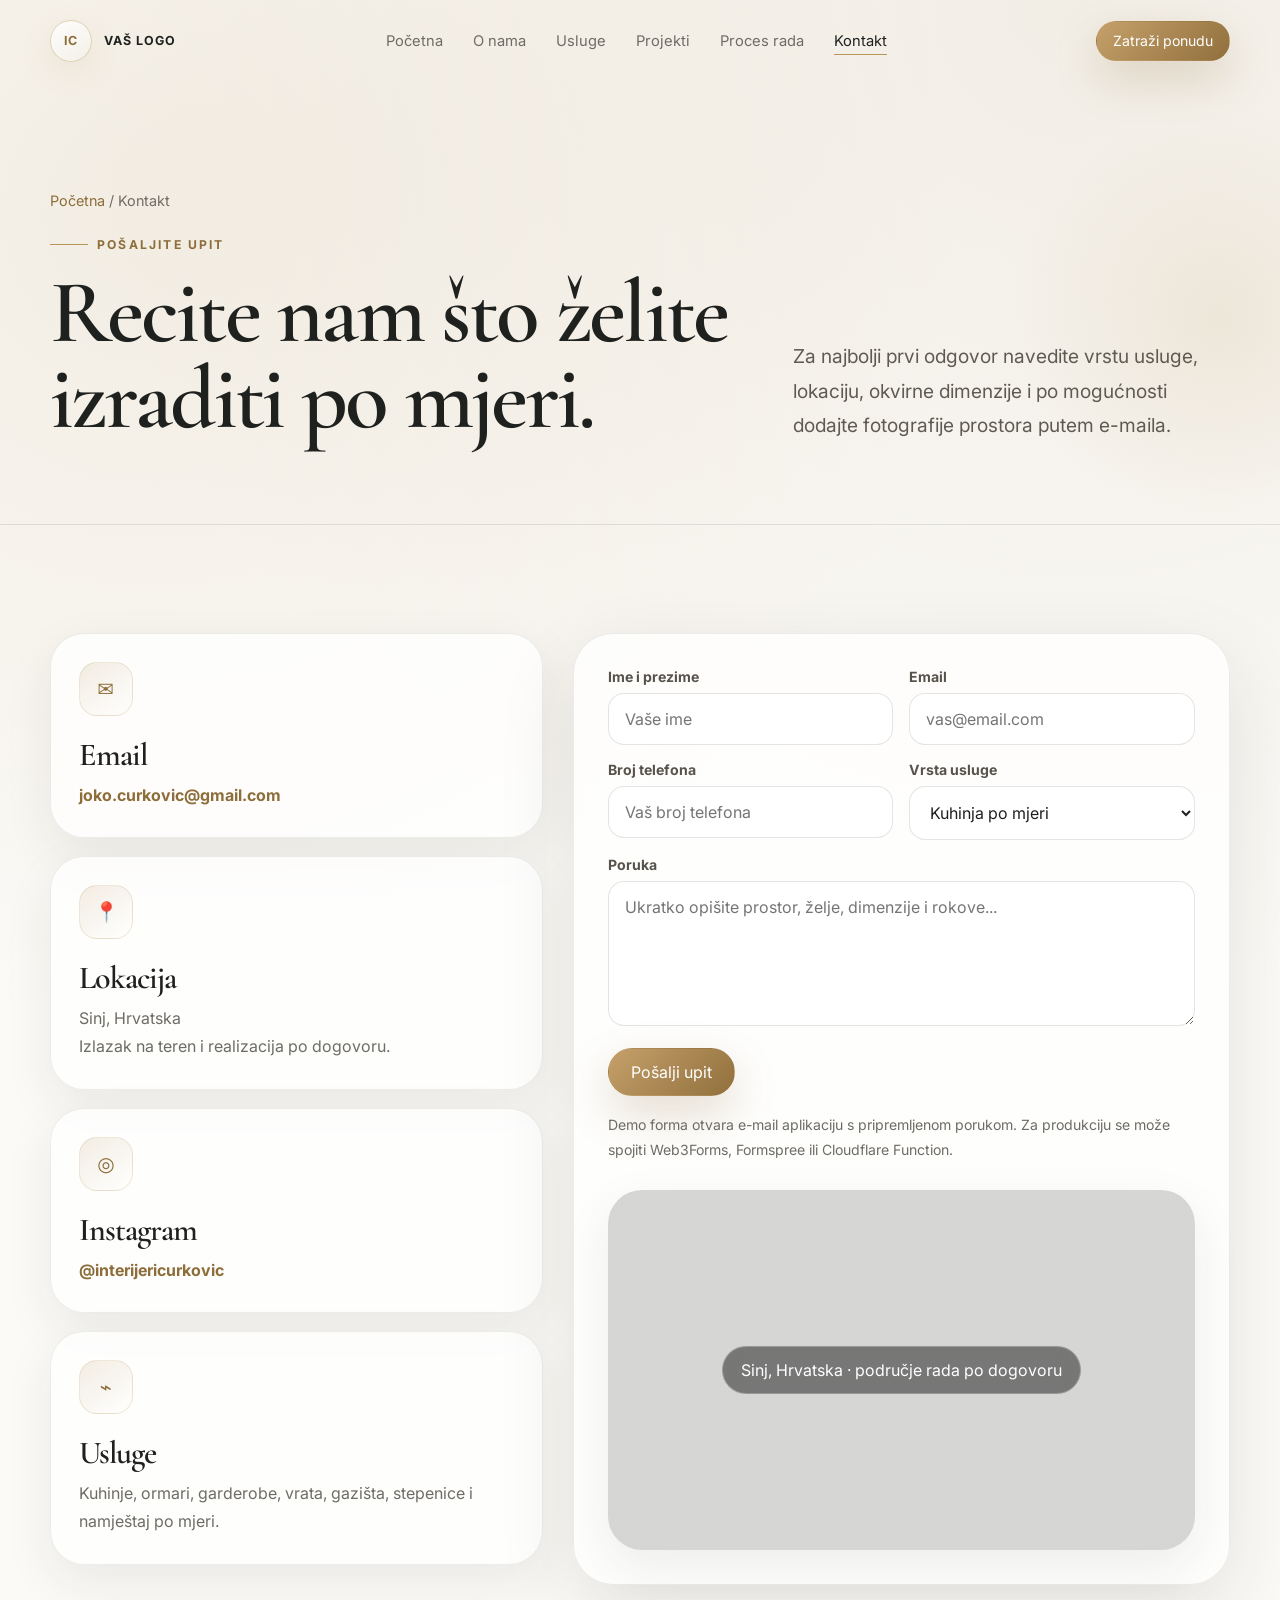
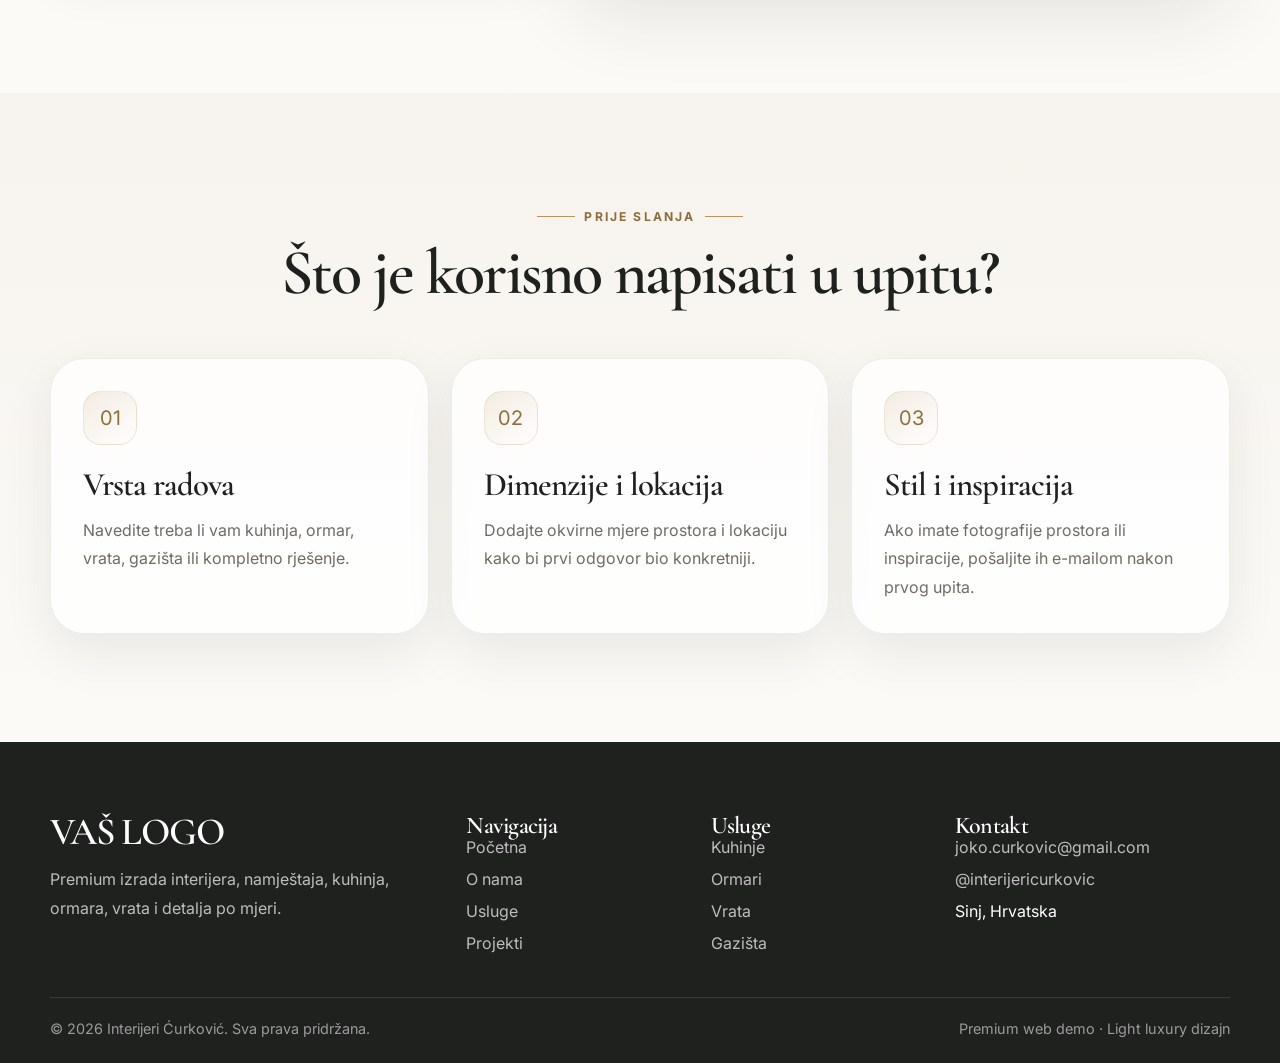
==== kontakt.html @ 6cfb398f "1" ====
<!DOCTYPE html>
<html lang="hr">
<head>
  <meta charset="UTF-8" />
  <meta name="viewport" content="width=device-width, initial-scale=1.0" />
  <title>Kontakt | Interijeri Ćurković</title>
  <meta name="description" content="Kontaktirajte Interijeri Ćurković za kuhinje, ormare, vrata, gazišta i namještaj po mjeri." />
  <link rel="preconnect" href="https://fonts.googleapis.com">
  <link rel="preconnect" href="https://fonts.gstatic.com" crossorigin>
  <link href="https://fonts.googleapis.com/css2?family=Cormorant+Garamond:wght@500;600;700&family=Inter:wght@400;500;600;700;800&display=swap" rel="stylesheet">
  <link rel="stylesheet" href="styles.css" />
</head>
<body>
  <div class="preloader"><div class="preloader-mark"></div></div>
  <header class="navbar"><div class="nav-inner"><a href="index.html" class="logo"><span class="logo-mark">IC</span><span>VAŠ LOGO</span></a><nav class="nav-links"><a href="index.html">Početna</a><a href="o-nama.html">O nama</a><a href="usluge.html">Usluge</a><a href="projekti.html">Projekti</a><a href="proces.html">Proces rada</a><a href="kontakt.html">Kontakt</a></nav><div class="nav-cta"><a href="kontakt.html" class="btn small primary">Zatraži ponudu</a><button class="menu-toggle" aria-label="Otvori izbornik"><span></span><span></span><span></span></button></div></div></header>

  <main>
    <section class="page-hero">
      <div class="container page-hero-grid">
        <div class="reveal">
          <div class="breadcrumb"><a href="index.html">Početna</a> / Kontakt</div>
          <span class="eyebrow">Pošaljite upit</span>
          <h1>Recite nam što želite izraditi po mjeri.</h1>
        </div>
        <p class="lead reveal delay-1">Za najbolji prvi odgovor navedite vrstu usluge, lokaciju, okvirne dimenzije i po mogućnosti dodajte fotografije prostora putem e-maila.</p>
      </div>
    </section>

    <section class="section">
      <div class="container contact-layout">
        <aside class="contact-stack reveal">
          <div class="contact-card"><div class="icon-chip">✉</div><h3>Email</h3><p><a href="mailto:joko.curkovic@gmail.com">joko.curkovic@gmail.com</a></p></div>
          <div class="contact-card"><div class="icon-chip">📍</div><h3>Lokacija</h3><p>Sinj, Hrvatska<br>Izlazak na teren i realizacija po dogovoru.</p></div>
          <div class="contact-card"><div class="icon-chip">◎</div><h3>Instagram</h3><p><a href="https://www.instagram.com/interijericurkovic/" target="_blank" rel="noreferrer">@interijericurkovic</a></p></div>
          <div class="contact-card"><div class="icon-chip">⌁</div><h3>Usluge</h3><p>Kuhinje, ormari, garderobe, vrata, gazišta, stepenice i namještaj po mjeri.</p></div>
        </aside>

        <div class="form-panel reveal delay-1">
          <form class="inquiry-form">
            <div class="form-grid">
              <div class="form-field"><label for="name">Ime i prezime</label><input id="name" name="name" type="text" placeholder="Vaše ime" required></div>
              <div class="form-field"><label for="email">Email</label><input id="email" name="email" type="email" placeholder="vas@email.com" required></div>
              <div class="form-field"><label for="phone">Broj telefona</label><input id="phone" name="phone" type="tel" placeholder="Vaš broj telefona"></div>
              <div class="form-field"><label for="service">Vrsta usluge</label><select id="service" name="service"><option value="Kuhinja po mjeri">Kuhinja po mjeri</option><option value="Ugradbeni ormar / garderoba">Ugradbeni ormar / garderoba</option><option value="Vrata po mjeri">Vrata po mjeri</option><option value="Gazišta / stepenice">Gazišta / stepenice</option><option value="Namještaj po mjeri">Namještaj po mjeri</option><option value="Kompletno interijersko rješenje">Kompletno interijersko rješenje</option></select></div>
              <div class="form-field full"><label for="message">Poruka</label><textarea id="message" name="message" placeholder="Ukratko opišite prostor, želje, dimenzije i rokove..." required></textarea></div>
            </div>
            <button class="btn primary" type="submit" style="margin-top:18px">Pošalji upit</button>
            <p class="form-note">Demo forma otvara e-mail aplikaciju s pripremljenom porukom. Za produkciju se može spojiti Web3Forms, Formspree ili Cloudflare Function.</p>
            <p class="form-message">Hvala! Otvara se e-mail aplikacija s pripremljenim upitom.</p>
          </form>
          <div class="map-placeholder"><span>Sinj, Hrvatska · područje rada po dogovoru</span></div>
        </div>
      </div>
    </section>

    <section class="section alt">
      <div class="container">
        <div class="section-head center reveal"><span class="eyebrow">Prije slanja</span><h2>Što je korisno napisati u upitu?</h2></div>
        <div class="grid-3">
          <article class="value-card reveal"><div class="icon-chip">01</div><h3>Vrsta radova</h3><p>Navedite treba li vam kuhinja, ormar, vrata, gazišta ili kompletno rješenje.</p></article>
          <article class="value-card reveal delay-1"><div class="icon-chip">02</div><h3>Dimenzije i lokacija</h3><p>Dodajte okvirne mjere prostora i lokaciju kako bi prvi odgovor bio konkretniji.</p></article>
          <article class="value-card reveal delay-2"><div class="icon-chip">03</div><h3>Stil i inspiracija</h3><p>Ako imate fotografije prostora ili inspiracije, pošaljite ih e-mailom nakon prvog upita.</p></article>
        </div>
      </div>
    </section>
  </main>

  <footer class="footer"><div class="container"><div class="footer-grid"><div><h3>VAŠ LOGO</h3><p>Premium izrada interijera, namještaja, kuhinja, ormara, vrata i detalja po mjeri.</p></div><div><h4>Navigacija</h4><div class="footer-links"><a href="index.html">Početna</a><a href="o-nama.html">O nama</a><a href="usluge.html">Usluge</a><a href="projekti.html">Projekti</a></div></div><div><h4>Usluge</h4><div class="footer-links"><a href="usluge.html">Kuhinje</a><a href="usluge.html">Ormari</a><a href="usluge.html">Vrata</a><a href="usluge.html">Gazišta</a></div></div><div><h4>Kontakt</h4><div class="footer-links"><a href="mailto:joko.curkovic@gmail.com">joko.curkovic@gmail.com</a><a href="https://www.instagram.com/interijericurkovic/" target="_blank" rel="noreferrer">@interijericurkovic</a><span>Sinj, Hrvatska</span></div></div></div><div class="footer-bottom"><span>© 2026 Interijeri Ćurković. Sva prava pridržana.</span><span>Premium web demo · Light luxury dizajn</span></div></div></footer>
  <script src="script.js"></script>
</body>
</html>
---- styles.css ----
:root {
  --bg: #fbfaf7;
  --bg-soft: #f4efe8;
  --card: rgba(255,255,255,0.78);
  --card-solid: #ffffff;
  --text: #1f211f;
  --muted: #6f6c66;
  --line: rgba(31, 33, 31, 0.11);
  --accent: #b9955b;
  --accent-dark: #8d6d39;
  --wood: #b98352;
  --shadow: 0 28px 80px rgba(40, 35, 25, 0.11);
  --shadow-soft: 0 18px 50px rgba(40, 35, 25, 0.08);
  --radius-lg: 34px;
  --radius-md: 22px;
  --radius-sm: 14px;
  --max: 1180px;
  --nav-height: 82px;
}

* { box-sizing: border-box; }
html { scroll-behavior: smooth; }
body {
  margin: 0;
  font-family: 'Inter', system-ui, -apple-system, BlinkMacSystemFont, 'Segoe UI', sans-serif;
  color: var(--text);
  background:
    radial-gradient(circle at 12% 8%, rgba(185,149,91,0.13), transparent 30%),
    radial-gradient(circle at 84% 0%, rgba(197,178,145,0.17), transparent 35%),
    var(--bg);
  overflow-x: hidden;
}
body.menu-open { overflow: hidden; }

a { color: inherit; text-decoration: none; }
img { max-width: 100%; display: block; }
button, input, textarea, select { font: inherit; }
::selection { background: rgba(185,149,91,0.28); }

.preloader {
  position: fixed;
  inset: 0;
  z-index: 9999;
  display: grid;
  place-items: center;
  background: var(--bg);
  transition: opacity .75s ease, visibility .75s ease;
}
.preloader.hidden { opacity: 0; visibility: hidden; }
.preloader-mark {
  width: 72px;
  height: 72px;
  border: 1px solid var(--line);
  border-top-color: var(--accent);
  border-radius: 50%;
  animation: spin 1.1s linear infinite;
}
@keyframes spin { to { transform: rotate(360deg); } }

.navbar {
  position: fixed;
  top: 0;
  left: 0;
  right: 0;
  z-index: 1000;
  height: var(--nav-height);
  display: flex;
  align-items: center;
  transition: background .35s ease, box-shadow .35s ease, height .35s ease, border-color .35s ease;
  border-bottom: 1px solid transparent;
}
.navbar.scrolled {
  height: 70px;
  background: rgba(251,250,247,0.86);
  backdrop-filter: blur(22px);
  border-color: var(--line);
  box-shadow: 0 12px 30px rgba(30, 24, 15, .05);
}
.nav-inner {
  width: min(var(--max), calc(100% - 40px));
  margin: 0 auto;
  display: flex;
  align-items: center;
  justify-content: space-between;
  gap: 24px;
}
.logo {
  display: flex;
  align-items: center;
  gap: 12px;
  font-weight: 700;
  letter-spacing: .08em;
  text-transform: uppercase;
  font-size: .78rem;
}
.logo-mark {
  width: 42px;
  height: 42px;
  display: grid;
  place-items: center;
  border: 1px solid rgba(185,149,91,.38);
  border-radius: 50%;
  background: linear-gradient(145deg, rgba(255,255,255,.85), rgba(244,239,232,.5));
  box-shadow: 0 10px 30px rgba(185,149,91,.13);
  color: var(--accent-dark);
}
.nav-links {
  display: flex;
  align-items: center;
  gap: 4px;
}
.nav-links a {
  position: relative;
  padding: 12px 13px;
  color: var(--muted);
  font-size: .92rem;
  transition: color .25s ease;
}
.nav-links a::after {
  content: '';
  position: absolute;
  left: 13px;
  right: 13px;
  bottom: 7px;
  height: 1px;
  background: var(--accent);
  transform: scaleX(0);
  transform-origin: left;
  transition: transform .3s ease;
}
.nav-links a:hover,
.nav-links a.active { color: var(--text); }
.nav-links a:hover::after,
.nav-links a.active::after { transform: scaleX(1); }
.nav-cta { display: flex; align-items: center; gap: 12px; }
.menu-toggle {
  display: none;
  border: 0;
  background: transparent;
  width: 44px;
  height: 44px;
  padding: 0;
  cursor: pointer;
}
.menu-toggle span {
  display: block;
  width: 24px;
  height: 1px;
  background: var(--text);
  margin: 6px auto;
  transition: transform .35s ease, opacity .35s ease;
}
.menu-open .menu-toggle span:nth-child(1) { transform: translateY(7px) rotate(45deg); }
.menu-open .menu-toggle span:nth-child(2) { opacity: 0; }
.menu-open .menu-toggle span:nth-child(3) { transform: translateY(-7px) rotate(-45deg); }

.btn {
  display: inline-flex;
  align-items: center;
  justify-content: center;
  gap: 10px;
  min-height: 48px;
  padding: 0 22px;
  border-radius: 999px;
  border: 1px solid rgba(185,149,91,.36);
  background: rgba(255,255,255,.6);
  color: var(--text);
  cursor: pointer;
  transition: transform .25s ease, box-shadow .25s ease, background .25s ease, border-color .25s ease;
  white-space: nowrap;
}
.btn:hover { transform: translateY(-2px); box-shadow: var(--shadow-soft); }
.btn.primary {
  color: #fff;
  background: linear-gradient(135deg, #c5a06a, #91703d);
  border-color: transparent;
  box-shadow: 0 18px 45px rgba(145,112,61,.24);
}
.btn.primary:hover { box-shadow: 0 22px 55px rgba(145,112,61,.30); }
.btn.ghost { background: transparent; }
.btn.small { min-height: 40px; padding: 0 16px; font-size: .88rem; }

main { padding-top: var(--nav-height); }
.container { width: min(var(--max), calc(100% - 40px)); margin: 0 auto; }
.section { padding: 108px 0; position: relative; }
.section.tight { padding: 70px 0; }
.section.alt {
  background: linear-gradient(180deg, rgba(244,239,232,.62), rgba(255,255,255,.0));
}
.eyebrow {
  display: inline-flex;
  align-items: center;
  gap: 9px;
  color: var(--accent-dark);
  font-weight: 700;
  font-size: .76rem;
  letter-spacing: .18em;
  text-transform: uppercase;
  margin-bottom: 18px;
}
.eyebrow::before {
  content: '';
  width: 38px;
  height: 1px;
  background: var(--accent);
}
h1, h2, h3, h4 {
  margin: 0;
  font-family: 'Cormorant Garamond', Georgia, serif;
  color: var(--text);
  font-weight: 600;
  line-height: .96;
  letter-spacing: -.03em;
}
h1 { font-size: clamp(3.8rem, 8vw, 8.9rem); }
h2 { font-size: clamp(2.55rem, 5vw, 5.45rem); }
h3 { font-size: clamp(1.7rem, 2.8vw, 2.55rem); }
h4 { font-size: 1.5rem; }
p { color: var(--muted); line-height: 1.78; margin: 0; }
.lead { font-size: clamp(1.04rem, 1.5vw, 1.24rem); color: #5f5a52; }
.section-head {
  display: grid;
  grid-template-columns: minmax(0, 1.05fr) minmax(280px, .7fr);
  gap: 48px;
  align-items: end;
  margin-bottom: 54px;
}
.section-head.center { display: block; text-align: center; max-width: 760px; margin: 0 auto 54px; }
.section-head.center .eyebrow { justify-content: center; }
.section-head.center .eyebrow::after { content:''; width:38px; height:1px; background:var(--accent); }

.hero {
  position: relative;
  min-height: calc(100vh - var(--nav-height));
  padding: 70px 0 72px;
  display: grid;
  align-items: center;
  overflow: hidden;
}
.hero::before {
  content: '';
  position: absolute;
  inset: 0;
  background: linear-gradient(90deg, rgba(251,250,247,.92) 0%, rgba(251,250,247,.78) 45%, rgba(251,250,247,.25) 100%);
  z-index: 1;
  pointer-events: none;
}
.hero-bg {
  position: absolute;
  inset: 0 0 0 42%;
  background-image: var(--hero-img);
  background-size: cover;
  background-position: center;
  transform: scale(1.04);
  filter: saturate(.92) contrast(1.02);
}
.hero-bg::after {
  content:'';
  position:absolute;
  inset:0;
  background: linear-gradient(180deg, rgba(251,250,247,.15), rgba(251,250,247,.62));
}
.hero-grid {
  position: relative;
  z-index: 2;
  display: grid;
  grid-template-columns: minmax(0, .92fr) minmax(320px, .7fr);
  gap: 56px;
  align-items: center;
}
.hero-content { max-width: 740px; }
.hero-content h1 span { color: var(--accent-dark); }
.hero-content .lead { max-width: 650px; margin-top: 26px; }
.hero-actions { display: flex; gap: 14px; flex-wrap: wrap; margin-top: 36px; }
.hero-note {
  display: flex;
  align-items: center;
  gap: 18px;
  margin-top: 48px;
  max-width: 620px;
}
.hero-note .line { width: 72px; height: 1px; background: var(--accent); }
.hero-note p { font-size: .92rem; }
.hero-card {
  align-self: end;
  justify-self: end;
  width: min(380px, 100%);
  min-height: 450px;
  padding: 22px;
  border-radius: var(--radius-lg);
  background: rgba(255,255,255,.66);
  backdrop-filter: blur(18px);
  border: 1px solid rgba(255,255,255,.7);
  box-shadow: var(--shadow);
}
.hero-card-img {
  height: 295px;
  border-radius: 26px;
  background-image: url('https://images.unsplash.com/photo-1618221195710-dd6b41faaea6?auto=format&fit=crop&w=900&q=80');
  background-size: cover;
  background-position: center;
  margin-bottom: 20px;
  overflow: hidden;
}
.hero-card-row { display:flex; justify-content:space-between; gap: 18px; align-items:flex-end; }
.hero-card strong { display:block; font-family:'Cormorant Garamond', Georgia, serif; font-size:1.8rem; line-height:1; }
.hero-card span { display:block; color:var(--muted); margin-top:8px; font-size:.9rem; }
.hero-card .badge { border: 1px solid var(--line); border-radius: 999px; padding: 9px 12px; color: var(--accent-dark); font-size: .82rem; background:rgba(255,255,255,.6); }
.scroll-indicator {
  position: absolute;
  z-index: 3;
  right: min(44px, 4vw);
  bottom: 44px;
  writing-mode: vertical-rl;
  color: var(--muted);
  font-size: .74rem;
  letter-spacing: .16em;
  text-transform: uppercase;
  display: flex;
  align-items: center;
  gap: 14px;
}
.scroll-indicator::after { content:''; width:1px; height:54px; background: var(--accent); }

.page-hero {
  padding: 110px 0 82px;
  border-bottom: 1px solid var(--line);
  position: relative;
  overflow: hidden;
}
.page-hero::after {
  content:'';
  position:absolute;
  right:-160px; top: 18px;
  width: 440px; height: 440px;
  border-radius: 50%;
  background: radial-gradient(circle, rgba(185,149,91,.13), transparent 68%);
}
.page-hero-grid {
  display:grid;
  grid-template-columns: minmax(0, .9fr) minmax(300px, .58fr);
  gap: 64px;
  align-items:end;
  position:relative;
  z-index:1;
}
.page-hero h1 { font-size: clamp(3.4rem, 7vw, 7.8rem); }
.page-hero p { margin-top: 28px; }
.breadcrumb { color: var(--muted); font-size: .9rem; margin-bottom: 20px; }
.breadcrumb a { color: var(--accent-dark); }

.stats-grid {
  display:grid;
  grid-template-columns: repeat(4, 1fr);
  gap: 18px;
}
.stat-card {
  padding: 28px;
  border-radius: var(--radius-md);
  background: rgba(255,255,255,.68);
  border: 1px solid rgba(31,33,31,.08);
  box-shadow: 0 16px 45px rgba(40,35,25,.05);
}
.stat-number {
  font-family: 'Cormorant Garamond', Georgia, serif;
  font-size: clamp(2.5rem, 4vw, 4rem);
  color: var(--accent-dark);
  line-height: 1;
}
.stat-card p { margin-top: 10px; font-size: .94rem; }

.grid-3 { display:grid; grid-template-columns: repeat(3, 1fr); gap: 22px; }
.grid-2 { display:grid; grid-template-columns: repeat(2, 1fr); gap: 28px; }
.service-card,
.value-card,
.contact-card,
.faq-card,
.project-card,
.process-card {
  position: relative;
  border-radius: var(--radius-lg);
  background: var(--card);
  border: 1px solid rgba(31,33,31,.08);
  box-shadow: var(--shadow-soft);
  overflow: hidden;
}
.service-card { min-height: 390px; display:flex; flex-direction:column; }
.service-img,
.project-img {
  height: 210px;
  background: var(--img) center/cover no-repeat;
  overflow:hidden;
}
.service-card::after,
.project-card::after {
  content:'';
  position:absolute;
  inset:0;
  background: linear-gradient(135deg, transparent 48%, rgba(185,149,91,.12));
  opacity:0;
  transition: opacity .35s ease;
  pointer-events:none;
}
.service-card:hover::after,
.project-card:hover::after { opacity:1; }
.service-card:hover .service-img,
.project-card:hover .project-img { transform: scale(1.025); }
.service-img,
.project-img { transition: transform .55s ease; }
.card-content { padding: 28px; position:relative; z-index:1; }
.card-content h3 { margin-bottom: 14px; }
.card-content p { margin-bottom: 22px; }
.card-link {
  display:inline-flex;
  align-items:center;
  gap:10px;
  color: var(--accent-dark);
  font-weight:700;
  font-size:.92rem;
}
.card-link::after { content:'→'; transition: transform .25s ease; }
.card-link:hover::after { transform: translateX(4px); }
.icon-chip {
  width: 54px;
  height:54px;
  display:grid;
  place-items:center;
  border-radius: 18px;
  background: linear-gradient(145deg, rgba(185,149,91,.16), rgba(255,255,255,.72));
  border:1px solid rgba(185,149,91,.2);
  color: var(--accent-dark);
  font-size:1.25rem;
  margin-bottom: 24px;
}
.value-card { padding: 32px; }
.value-card h3 { font-size: 2.05rem; margin-bottom: 16px; }

.split {
  display:grid;
  grid-template-columns: minmax(0, .82fr) minmax(320px, 1fr);
  gap: 64px;
  align-items:center;
}
.split.reverse { grid-template-columns: minmax(320px, 1fr) minmax(0, .82fr); }
.split-media {
  position: relative;
  min-height: 560px;
  border-radius: 40px;
  overflow:hidden;
  background: var(--img) center/cover no-repeat;
  box-shadow: var(--shadow);
}
.split-media.small { min-height: 440px; }
.split-media::after {
  content:'';
  position:absolute;
  inset:0;
  background: linear-gradient(180deg, transparent 45%, rgba(0,0,0,.18));
}
.float-card {
  position:absolute;
  left: 26px;
  bottom: 26px;
  right: 26px;
  z-index:1;
  padding: 24px;
  border-radius: 26px;
  background: rgba(255,255,255,.82);
  backdrop-filter: blur(16px);
  border: 1px solid rgba(255,255,255,.7);
}
.float-card strong { font-family:'Cormorant Garamond', Georgia, serif; font-size:2rem; line-height:1; }
.float-card p { margin-top:8px; }
.text-stack > * + * { margin-top: 22px; }
.check-list { display:grid; gap:14px; margin-top: 26px; }
.check-item { display:flex; gap:12px; align-items:flex-start; color:#514d47; }
.check-item::before { content:'✓'; color: var(--accent-dark); font-weight:800; margin-top:2px; }

.project-card { cursor:pointer; }
.project-img { height: 320px; }
.project-card .card-content { display:flex; justify-content:space-between; align-items:flex-end; gap:20px; }
.project-meta { display:block; color:var(--accent-dark); font-size:.78rem; letter-spacing:.14em; text-transform:uppercase; font-weight:800; margin-bottom:10px; }
.gallery-controls {
  display:flex;
  flex-wrap:wrap;
  justify-content:center;
  gap:10px;
  margin-bottom:34px;
}
.filter-btn {
  border:1px solid var(--line);
  border-radius:999px;
  background:rgba(255,255,255,.7);
  padding:12px 18px;
  cursor:pointer;
  color: var(--muted);
  transition: .25s ease;
}
.filter-btn.active,
.filter-btn:hover { color:#fff; background: var(--accent-dark); border-color: var(--accent-dark); }
.gallery-card.hide { display:none; }

.timeline {
  position:relative;
  display:grid;
  gap:24px;
}
.timeline::before {
  content:'';
  position:absolute;
  top: 24px;
  bottom: 24px;
  left: 31px;
  width:1px;
  background: linear-gradient(var(--accent), transparent);
}
.timeline-item {
  display:grid;
  grid-template-columns: 64px minmax(0, 1fr);
  gap: 24px;
  align-items:start;
}
.timeline-no {
  position:relative;
  z-index:1;
  width:64px;
  height:64px;
  border-radius:50%;
  display:grid;
  place-items:center;
  background: #fff;
  border:1px solid rgba(185,149,91,.38);
  color:var(--accent-dark);
  font-weight:800;
  box-shadow: 0 12px 28px rgba(185,149,91,.12);
}
.process-card { padding: 30px; }
.process-card h3 { margin-bottom:12px; }

.cta-band {
  position:relative;
  overflow:hidden;
  padding: 78px;
  border-radius: 44px;
  background:
    linear-gradient(135deg, rgba(31,33,31,.92), rgba(56,48,38,.9)),
    url('https://images.unsplash.com/photo-1600607687920-4e2a09cf159d?auto=format&fit=crop&w=1400&q=80') center/cover no-repeat;
  color:#fff;
  box-shadow: var(--shadow);
}
.cta-band::after {
  content:'';
  position:absolute;
  inset:auto -120px -220px auto;
  width:420px;
  height:420px;
  border-radius:50%;
  background: rgba(185,149,91,.22);
  filter: blur(2px);
}
.cta-band h2, .cta-band p { color:#fff; position:relative; z-index:1; }
.cta-band p { opacity:.78; max-width:680px; margin-top:20px; }
.cta-actions { position:relative; z-index:1; display:flex; gap:14px; flex-wrap:wrap; margin-top:34px; }
.cta-band .btn.ghost { color:#fff; border-color:rgba(255,255,255,.28); }

.contact-layout {
  display:grid;
  grid-template-columns: minmax(320px,.75fr) minmax(0,1fr);
  gap: 30px;
  align-items:start;
}
.contact-stack { display:grid; gap:18px; }
.contact-card { padding:28px; }
.contact-card h3 { margin-bottom:10px; font-size:2rem; }
.contact-card a { color:var(--accent-dark); font-weight:700; }
.form-panel {
  border-radius: 40px;
  padding: 34px;
  background: rgba(255,255,255,.76);
  border:1px solid rgba(31,33,31,.08);
  box-shadow: var(--shadow);
}
.form-grid { display:grid; grid-template-columns: repeat(2,1fr); gap:16px; }
.form-field.full { grid-column:1 / -1; }
.form-field label { display:block; color:#57524b; font-size:.88rem; margin-bottom:8px; font-weight:700; }
.form-field input,
.form-field textarea,
.form-field select {
  width:100%;
  border:1px solid rgba(31,33,31,.12);
  border-radius: 16px;
  background: rgba(255,255,255,.86);
  padding: 15px 16px;
  color:var(--text);
  outline:none;
  transition: border-color .25s ease, box-shadow .25s ease;
}
.form-field textarea { min-height: 145px; resize:vertical; }
.form-field input:focus,
.form-field textarea:focus,
.form-field select:focus {
  border-color: rgba(185,149,91,.65);
  box-shadow: 0 0 0 4px rgba(185,149,91,.10);
}
.form-note { color:var(--muted); font-size:.88rem; margin-top:16px; }
.form-message { margin-top:16px; color:var(--accent-dark); font-weight:700; display:none; }
.map-placeholder {
  height: 360px;
  border-radius: 34px;
  overflow:hidden;
  background:
    linear-gradient(rgba(31,33,31,.18), rgba(31,33,31,.18)),
    url('https://images.unsplash.com/photo-1524661135-423995f22d0b?auto=format&fit=crop&w=1400&q=80') center/cover no-repeat;
  display:grid;
  place-items:center;
  text-align:center;
  color:#fff;
  margin-top: 28px;
  box-shadow: var(--shadow-soft);
}
.map-placeholder span {
  background: rgba(31,33,31,.52);
  border: 1px solid rgba(255,255,255,.25);
  backdrop-filter: blur(8px);
  border-radius: 999px;
  padding: 13px 18px;
}

.faq-grid { display:grid; grid-template-columns: repeat(2, 1fr); gap:20px; }
.faq-card { padding: 28px; }
.faq-card h3 { font-size:1.75rem; margin-bottom:10px; }

.marquee {
  overflow:hidden;
  border-top:1px solid var(--line);
  border-bottom:1px solid var(--line);
  padding:24px 0;
  background: rgba(255,255,255,.38);
}
.marquee-track {
  display:flex;
  width:max-content;
  animation: marquee 28s linear infinite;
}
.marquee-track span {
  font-family:'Cormorant Garamond', Georgia, serif;
  font-size: clamp(2rem, 4vw, 4rem);
  color: rgba(31,33,31,.18);
  white-space:nowrap;
  margin-right: 46px;
}
@keyframes marquee { to { transform: translateX(-50%); } }

.footer {
  background:#1f211f;
  color:#fff;
  padding: 72px 0 26px;
}
.footer-grid {
  display:grid;
  grid-template-columns: 1.1fr .6fr .6fr .8fr;
  gap: 38px;
  margin-bottom: 44px;
}
.footer h3, .footer h4 { color:#fff; }
.footer h3 { font-size:2.4rem; margin-bottom:14px; }
.footer p, .footer a { color: rgba(255,255,255,.7); }
.footer a:hover { color:#fff; }
.footer-links { display:grid; gap:12px; }
.footer-bottom {
  border-top:1px solid rgba(255,255,255,.11);
  padding-top: 22px;
  display:flex;
  justify-content:space-between;
  gap:18px;
  flex-wrap:wrap;
  color:rgba(255,255,255,.55);
  font-size:.9rem;
}

.lightbox {
  position: fixed;
  inset:0;
  background: rgba(31,33,31,.88);
  z-index:2000;
  display:none;
  place-items:center;
  padding: 28px;
}
.lightbox.open { display:grid; }
.lightbox-content {
  width:min(1040px, 100%);
  background:#fff;
  border-radius: 30px;
  overflow:hidden;
  box-shadow:0 35px 100px rgba(0,0,0,.4);
}
.lightbox-img {
  height:min(68vh, 650px);
  background: center/cover no-repeat;
}
.lightbox-info { padding:22px 26px; display:flex; justify-content:space-between; gap:20px; align-items:center; }
.lightbox-info h3 { font-size:2rem; }
.lightbox-close {
  border:0;
  width:44px;
  height:44px;
  border-radius:50%;
  background:#f2eee6;
  cursor:pointer;
  font-size:1.3rem;
}

.reveal { opacity:0; transform: translateY(28px); transition: opacity .75s ease, transform .75s ease; }
.reveal.visible { opacity:1; transform: translateY(0); }
.reveal.delay-1 { transition-delay: .12s; }
.reveal.delay-2 { transition-delay: .24s; }
.reveal.delay-3 { transition-delay: .36s; }
.image-reveal { clip-path: inset(0 0 100% 0); transition: clip-path 1s cubic-bezier(.22,1,.36,1), transform 1s ease; }
.image-reveal.visible { clip-path: inset(0 0 0 0); }

@media (max-width: 1020px) {
  .nav-links {
    position: fixed;
    inset: var(--nav-height) 14px auto 14px;
    display: grid;
    gap: 4px;
    padding: 16px;
    border-radius: 28px;
    background: rgba(251,250,247,.96);
    border:1px solid var(--line);
    box-shadow: var(--shadow);
    transform: translateY(-16px);
    opacity:0;
    pointer-events:none;
    transition: .3s ease;
  }
  .menu-open .nav-links { transform: translateY(0); opacity:1; pointer-events:auto; }
  .nav-links a { padding: 15px 16px; }
  .nav-cta .btn { display:none; }
  .menu-toggle { display:block; }
  .hero-grid, .page-hero-grid, .split, .split.reverse, .contact-layout, .section-head { grid-template-columns: 1fr; }
  .hero-bg { inset: 38% 0 0 0; opacity:.55; }
  .hero::before { background: linear-gradient(180deg, rgba(251,250,247,.96) 0%, rgba(251,250,247,.9) 52%, rgba(251,250,247,.68) 100%); }
  .hero-card { justify-self:start; }
  .stats-grid { grid-template-columns: repeat(2, 1fr); }
  .grid-3 { grid-template-columns: repeat(2,1fr); }
  .footer-grid { grid-template-columns: 1fr 1fr; }
}

@media (max-width: 700px) {
  :root { --nav-height: 74px; }
  .container, .nav-inner { width: min(100% - 28px, var(--max)); }
  .section { padding: 78px 0; }
  .section.tight { padding: 52px 0; }
  .hero { min-height:auto; padding: 54px 0 46px; }
  h1 { font-size: clamp(3.1rem, 16vw, 5rem); }
  h2 { font-size: clamp(2.45rem, 12vw, 4.2rem); }
  .hero-actions, .cta-actions { flex-direction:column; align-items:stretch; }
  .btn { width:100%; }
  .hero-note { margin-top: 32px; }
  .hero-note .line { width: 44px; }
  .hero-card { min-height:auto; }
  .hero-card-img { height: 220px; }
  .scroll-indicator { display:none; }
  .stats-grid, .grid-3, .grid-2, .faq-grid, .form-grid { grid-template-columns:1fr; }
  .project-img { height: 280px; }
  .split-media { min-height: 420px; border-radius: 30px; }
  .cta-band { padding: 42px 24px; border-radius: 30px; }
  .form-panel { padding: 24px; border-radius: 30px; }
  .footer-grid { grid-template-columns:1fr; }
  .footer-bottom { display:grid; }
}
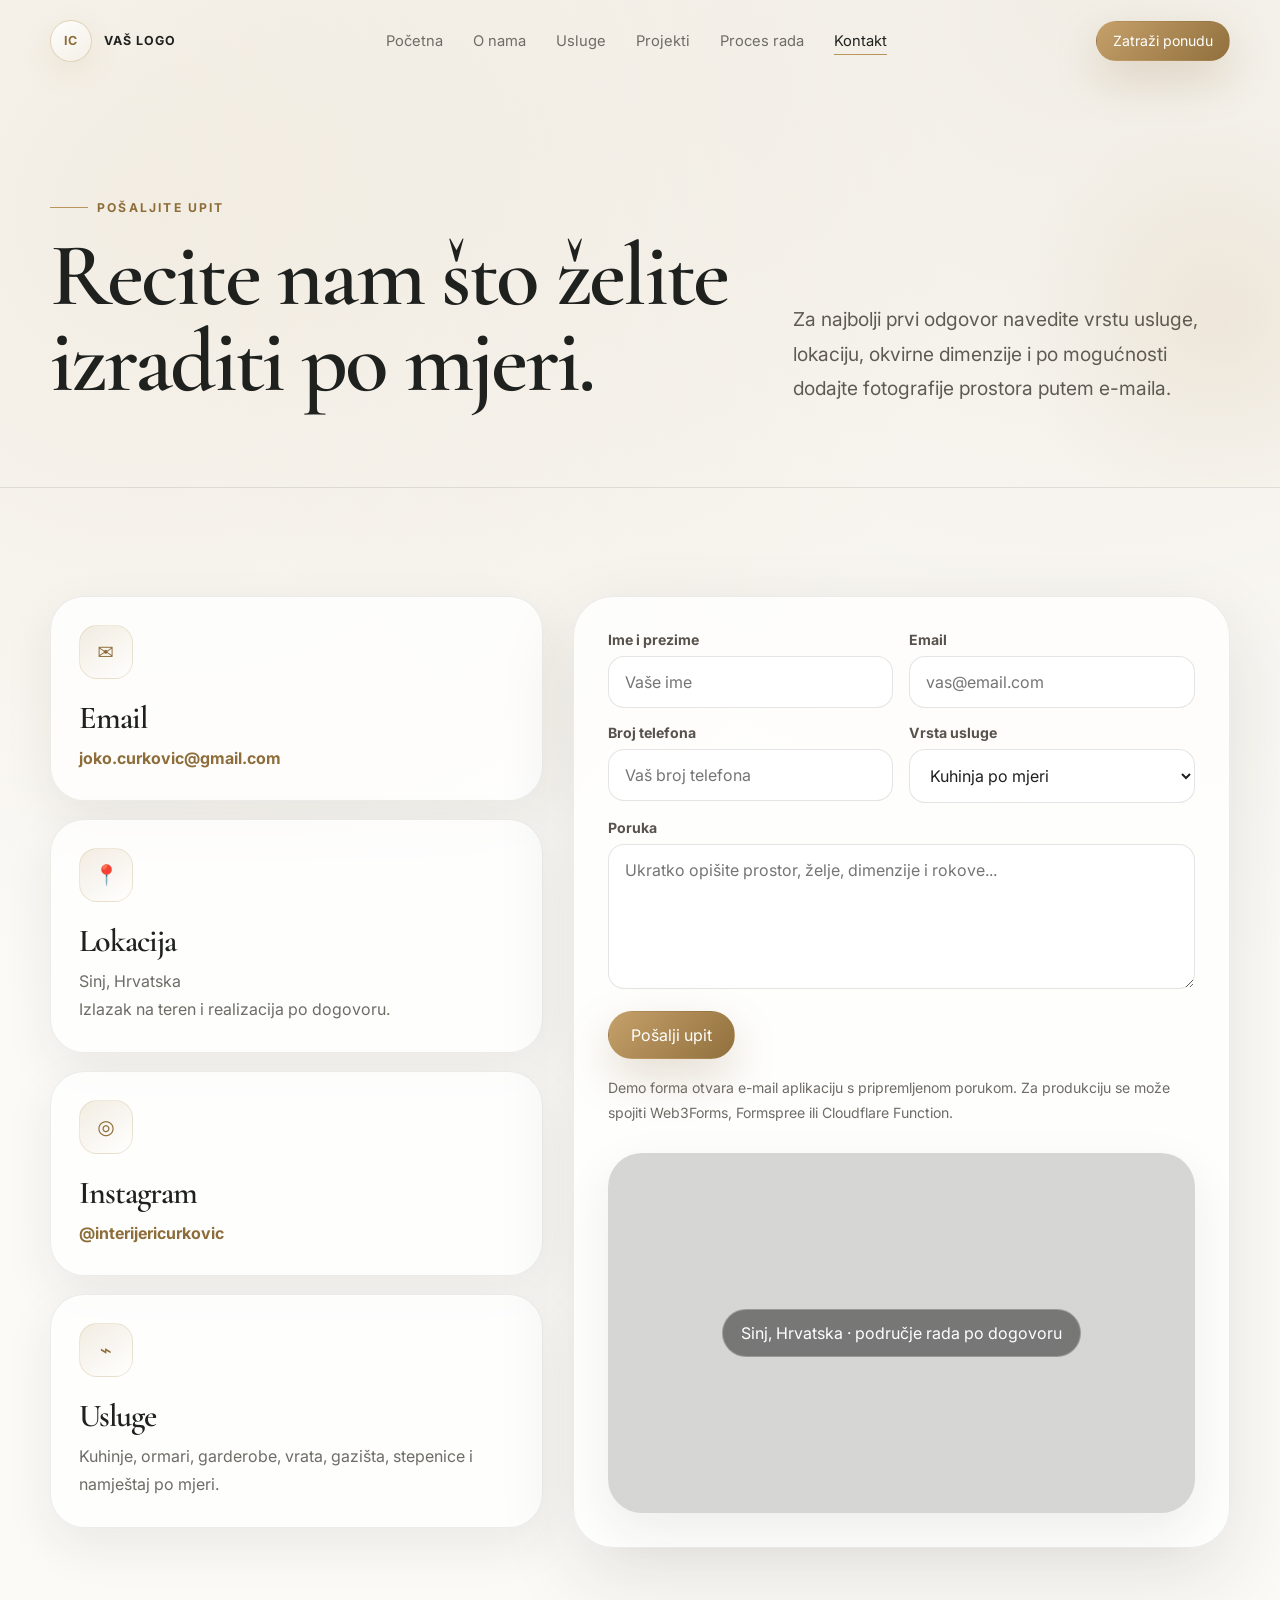
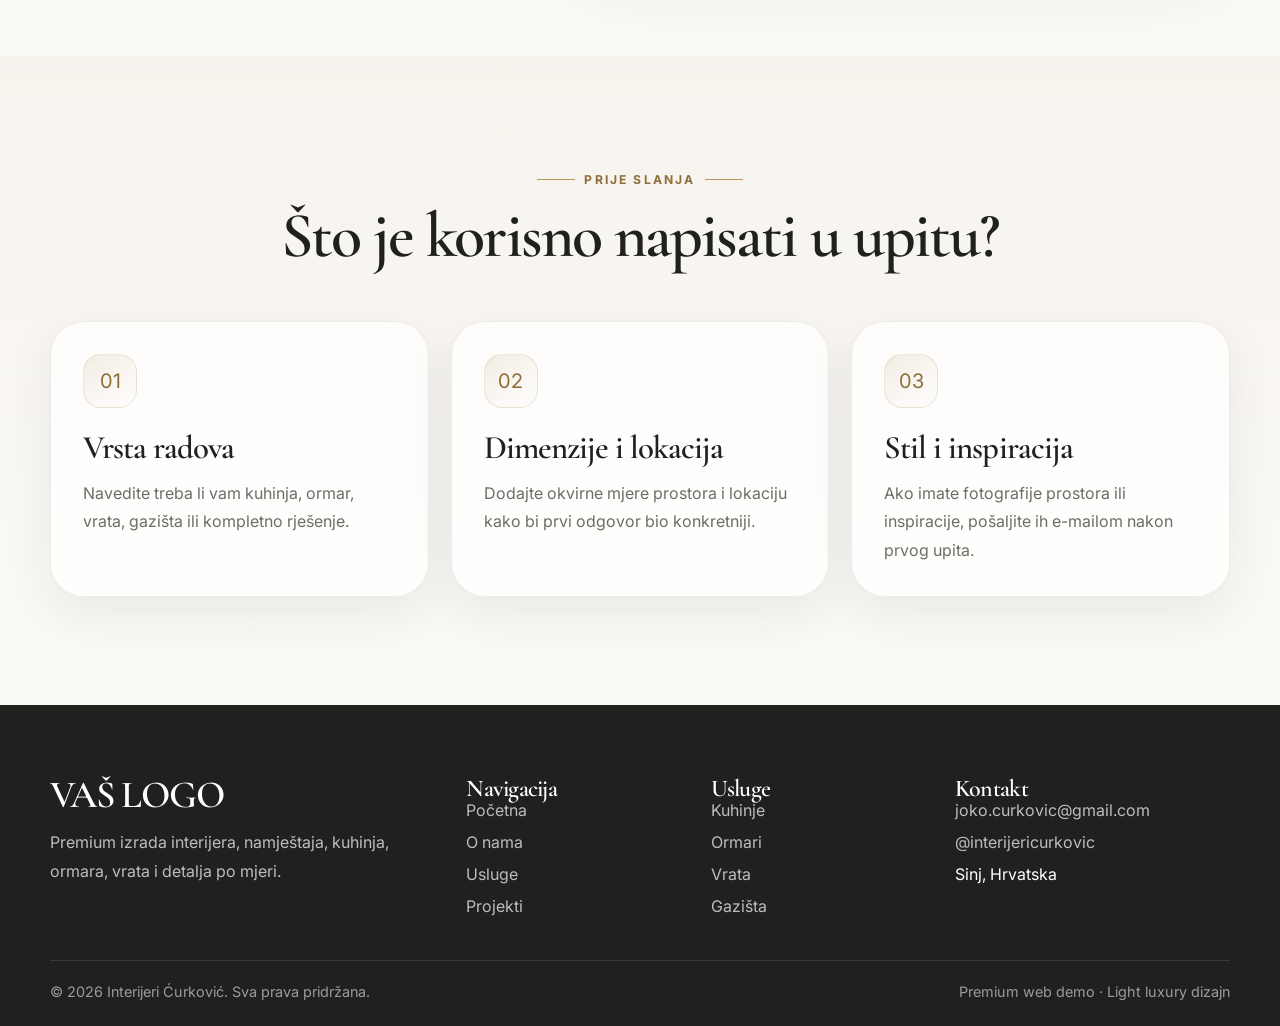
==== commit db618d02: "2" ====
--- a/kontakt.html
+++ b/kontakt.html
@@ -18,7 +18,6 @@
     <section class="page-hero">
       <div class="container page-hero-grid">
         <div class="reveal">
-          <div class="breadcrumb"><a href="index.html">Početna</a> / Kontakt</div>
           <span class="eyebrow">Pošaljite upit</span>
           <h1>Recite nam što želite izraditi po mjeri.</h1>
         </div>
